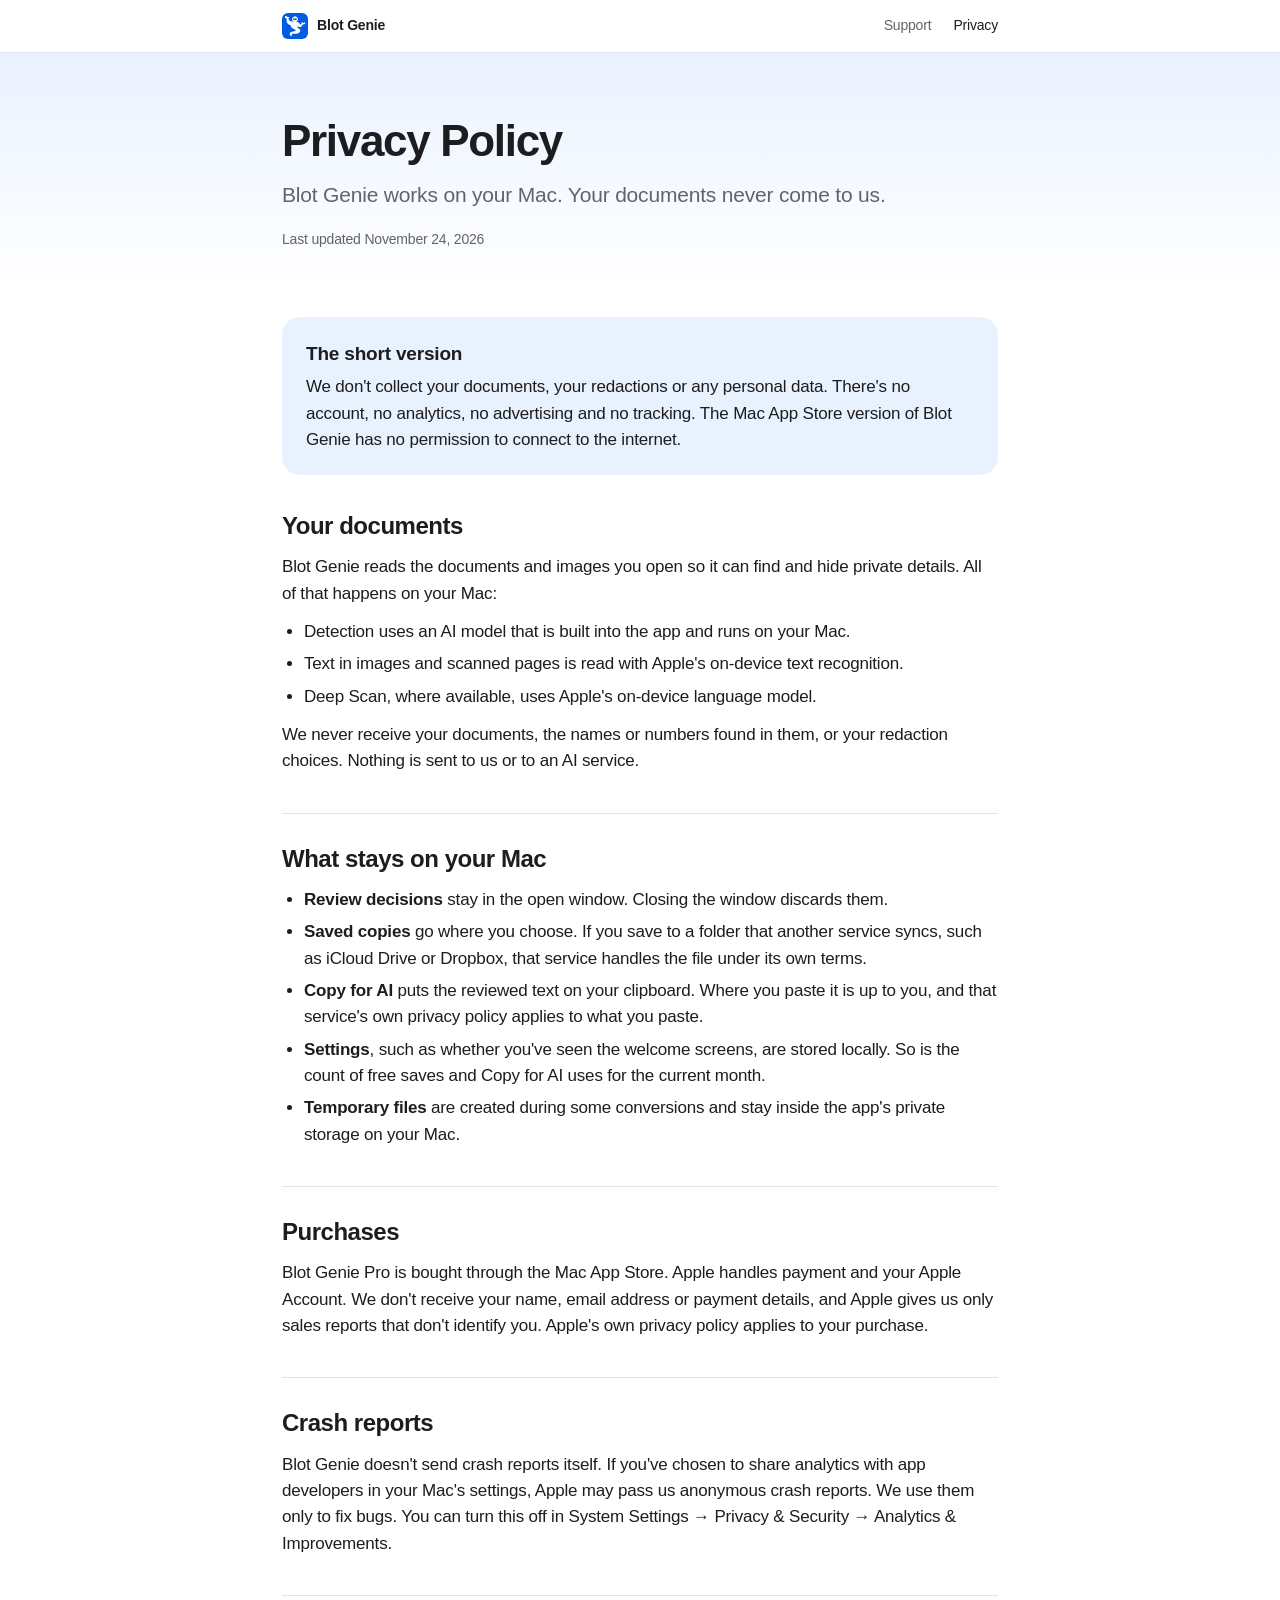
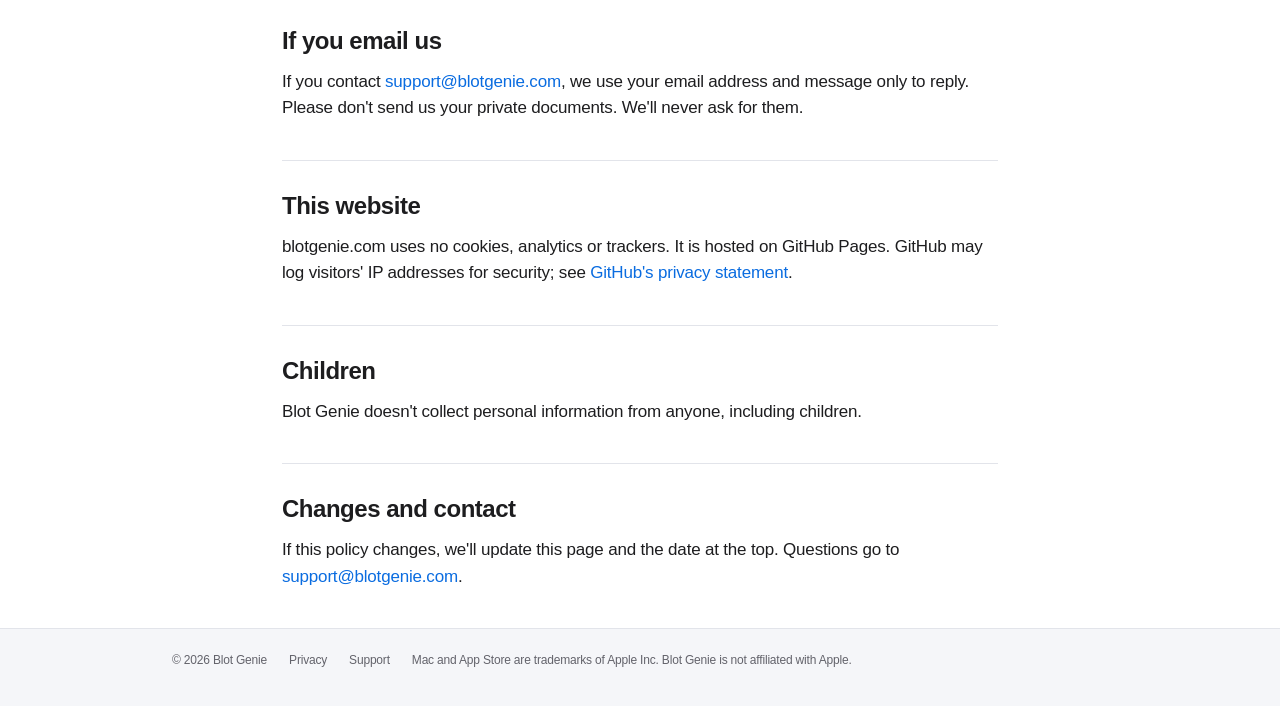
==== privacy.html @ 30093ddf "Add privacy policy and support pages for the App Store listing Co-Authored-By: Claude Opus 5.5 <nore" ====
<!doctype html>
<html lang="en"><head><meta charset="utf-8"><meta name="viewport" content="width=device-width, initial-scale=1">
<title>Privacy Policy · Blot Genie</title><meta name="description" content="Blot Genie works on your Mac. We don't collect your documents or any personal data."><link rel="icon" href="icon.png"><link rel="stylesheet" href="page.css"></head><body><div class="nav"><div class="wrap"><a class="brand" href="/"><img src="icon.png" alt="">Blot Genie</a><a href="/support.html">Support</a><a href="/privacy.html" aria-current="page">Privacy</a></div></div>
<header class="hero"><div class="wrap"><h1>Privacy Policy</h1><p class="lede">Blot Genie works on your Mac. Your documents never come to us.</p><p class="updated">Last updated November 24, 2026</p></div></header>
<main class="wrap">
<div class="card"><strong>The short version</strong>We don't collect your documents, your redactions or any personal data. There's no account, no analytics, no advertising and no tracking. The Mac App Store version of Blot Genie has no permission to connect to the internet.</div>
<section><h2>Your documents</h2>
<p>Blot Genie reads the documents and images you open so it can find and hide private details. All of that happens on your Mac:</p>
<ul><li>Detection uses an AI model that is built into the app and runs on your Mac.</li>
<li>Text in images and scanned pages is read with Apple's on-device text recognition.</li>
<li>Deep Scan, where available, uses Apple's on-device language model.</li></ul>
<p>We never receive your documents, the names or numbers found in them, or your redaction choices. Nothing is sent to us or to an AI service.</p></section>
<section><h2>What stays on your Mac</h2>
<ul><li><b>Review decisions</b> stay in the open window. Closing the window discards them.</li>
<li><b>Saved copies</b> go where you choose. If you save to a folder that another service syncs, such as iCloud Drive or Dropbox, that service handles the file under its own terms.</li>
<li><b>Copy for AI</b> puts the reviewed text on your clipboard. Where you paste it is up to you, and that service's own privacy policy applies to what you paste.</li>
<li><b>Settings</b>, such as whether you've seen the welcome screens, are stored locally. So is the count of free saves and Copy for AI uses for the current month.</li>
<li><b>Temporary files</b> are created during some conversions and stay inside the app's private storage on your Mac.</li></ul></section>
<section><h2>Purchases</h2>
<p>Blot Genie Pro is bought through the Mac App Store. Apple handles payment and your Apple Account. We don't receive your name, email address or payment details, and Apple gives us only sales reports that don't identify you. Apple's own privacy policy applies to your purchase.</p></section>
<section><h2>Crash reports</h2>
<p>Blot Genie doesn't send crash reports itself. If you've chosen to share analytics with app developers in your Mac's settings, Apple may pass us anonymous crash reports. We use them only to fix bugs. You can turn this off in System Settings → Privacy &amp; Security → Analytics &amp; Improvements.</p></section>
<section><h2>If you email us</h2>
<p>If you contact <a href="mailto:support@blotgenie.com">support@blotgenie.com</a>, we use your email address and message only to reply. Please don't send us your private documents. We'll never ask for them.</p></section>
<section><h2>This website</h2>
<p>blotgenie.com uses no cookies, analytics or trackers. It is hosted on GitHub Pages. GitHub may log visitors' IP addresses for security; see <a href="https://docs.github.com/en/site-policy/privacy-policies/github-general-privacy-statement">GitHub's privacy statement</a>.</p></section>
<section><h2>Children</h2>
<p>Blot Genie doesn't collect personal information from anyone, including children.</p></section>
<section><h2>Changes and contact</h2>
<p>If this policy changes, we'll update this page and the date at the top. Questions go to <a href="mailto:support@blotgenie.com">support@blotgenie.com</a>.</p></section>
</main><footer><div class="wrap"><span>© 2026 Blot Genie</span><a href="/privacy.html">Privacy</a><a href="/support.html">Support</a><span>Mac and App Store are trademarks of Apple Inc. Blot Genie is not affiliated with Apple.</span></div></footer></body></html>
---- page.css ----
:root{--bg:#FFFFFF;--wash:#EAF2FF;--alt:#F5F6F9;--ink:#1D1D1F;--muted:#63636B;--line:#E2E4EA;--accent:#0A6CE0;--accent2:#6A5BFF;--tint:#E8F1FE;
--font:-apple-system,BlinkMacSystemFont,"SF Pro Text","Helvetica Neue","Segoe UI",Roboto,Arial,sans-serif;
--display:-apple-system,BlinkMacSystemFont,"SF Pro Display","Helvetica Neue","Segoe UI",Roboto,Arial,sans-serif;color-scheme:light}
@media (prefers-color-scheme:dark){:root{--bg:#000;--wash:#081428;--alt:#0B0C10;--ink:#F5F5F7;--muted:#A3A6AE;--line:#2A2C33;--accent:#4A9BFF;--accent2:#A08CFF;--tint:#12233D;color-scheme:dark}}
*{box-sizing:border-box}
body{margin:0;background:var(--bg);color:var(--ink);font-family:var(--font);font-size:17px;line-height:1.55;letter-spacing:-0.011em;-webkit-font-smoothing:antialiased}
a{color:var(--accent);text-decoration:none}a:hover{text-decoration:underline}
.wrap{max-width:760px;margin:0 auto;padding:0 22px}
.nav{position:sticky;top:0;z-index:10;background:color-mix(in srgb,var(--bg) 72%,transparent);backdrop-filter:saturate(180%) blur(20px);-webkit-backdrop-filter:saturate(180%) blur(20px);border-bottom:1px solid var(--line)}
.nav .wrap{display:flex;align-items:center;height:52px;gap:22px;font-size:14px}
.brand{display:flex;align-items:center;gap:9px;font-weight:600;color:var(--ink);margin-right:auto}
.brand img{width:26px;height:26px;border-radius:6px}
.nav a:not(.brand){color:var(--muted)}.nav a[aria-current]{color:var(--ink)}
header.hero{background:linear-gradient(180deg,var(--wash),var(--bg));padding:64px 0 28px}
h1,h2{font-family:var(--display);margin:0;text-wrap:balance}
h1{font-size:44px;line-height:1.08;letter-spacing:-0.03em}
.lede{font-size:21px;color:var(--muted);margin:14px 0 0}
.updated{font-size:14px;color:var(--muted);margin-top:18px}
main{padding:8px 0 64px}
section{padding:26px 0;border-bottom:1px solid var(--line)}section:last-child{border:0}
h2{font-size:24px;letter-spacing:-0.02em;margin-bottom:10px}
p{margin:0 0 12px}ul{margin:0 0 12px;padding-left:22px}li{margin:6px 0}
.card{background:var(--tint);border-radius:18px;padding:22px 24px;margin:26px 0 6px}
.card strong{display:block;font-size:19px;margin-bottom:6px}
details{border-bottom:1px solid var(--line);padding:16px 0}details:last-of-type{border:0}
summary{cursor:pointer;font-weight:600;font-size:18px;list-style:none}summary::-webkit-details-marker{display:none}
summary::after{content:"+";float:right;color:var(--muted);font-weight:400}details[open] summary::after{content:"–"}
details p,details ul{margin-top:10px;color:var(--ink)}
.btn{display:inline-block;background:linear-gradient(135deg,var(--accent),var(--accent2));color:#fff;padding:11px 20px;border-radius:999px;font-weight:600}
.btn:hover{text-decoration:none;opacity:.92}
footer{background:var(--alt);padding:22px 0 36px;font-size:12px;color:var(--muted);border-top:1px solid var(--line)}
footer .wrap{display:flex;flex-wrap:wrap;gap:8px 22px;max-width:980px}footer a{color:var(--muted)}
@media (max-width:600px){h1{font-size:34px}.lede{font-size:18px}header.hero{padding:44px 0 20px}}
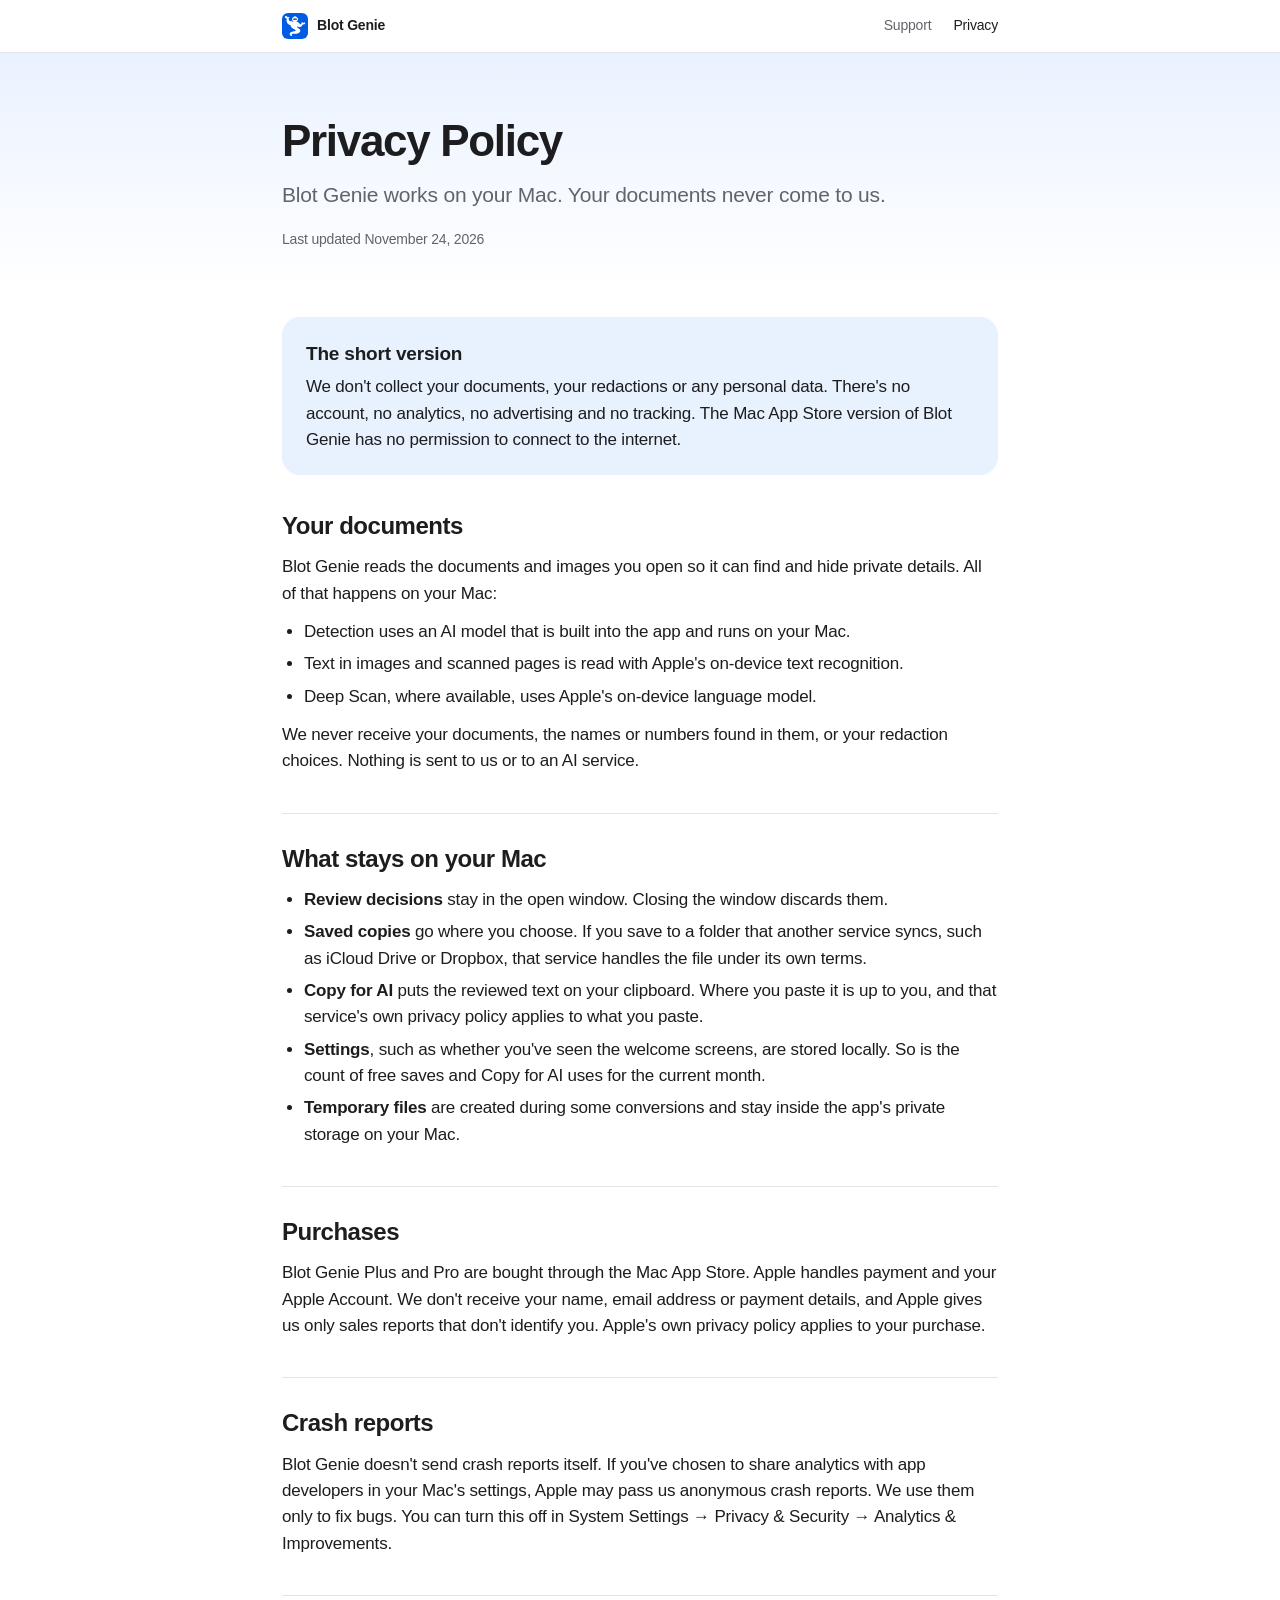
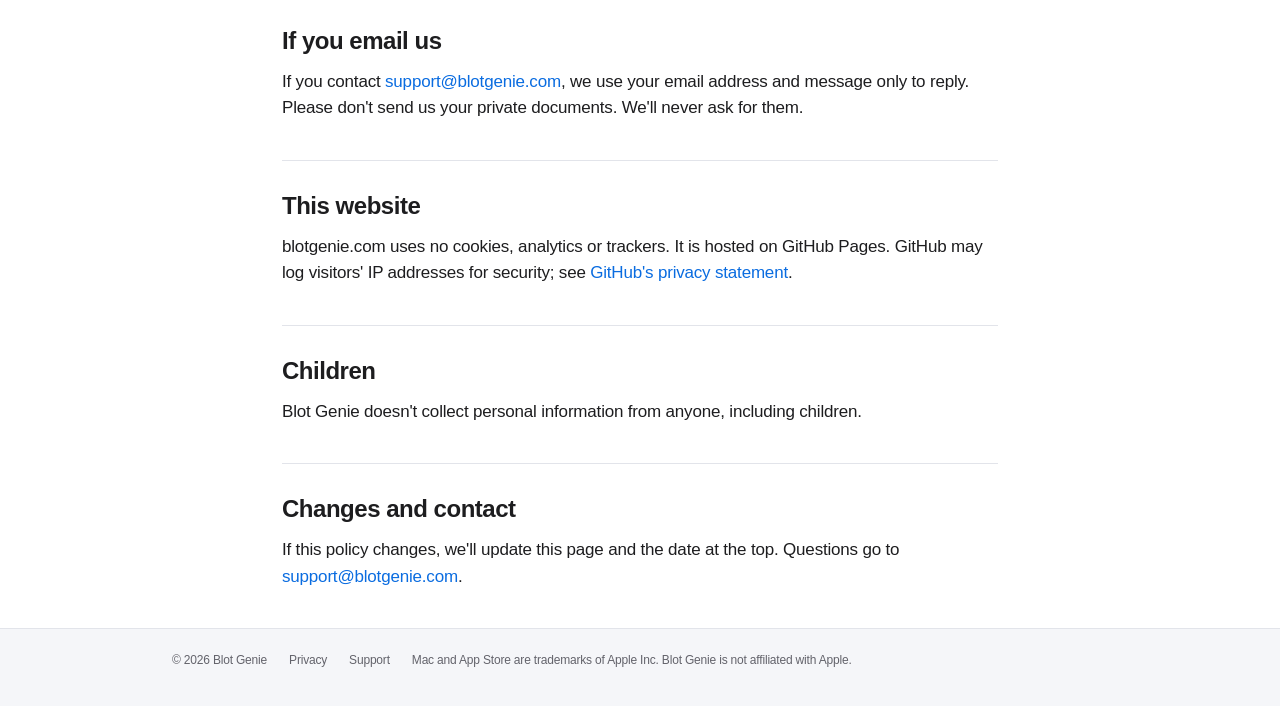
==== commit bc824eae: "Show Free, Plus and Pro plans Co-Authored-By: Claude Opus 5.5 <noreply@anthropic.com> Claude-Session" ====
--- a/privacy.html
+++ b/privacy.html
@@ -17,7 +17,7 @@
 <li><b>Settings</b>, such as whether you've seen the welcome screens, are stored locally. So is the count of free saves and Copy for AI uses for the current month.</li>
 <li><b>Temporary files</b> are created during some conversions and stay inside the app's private storage on your Mac.</li></ul></section>
 <section><h2>Purchases</h2>
-<p>Blot Genie Pro is bought through the Mac App Store. Apple handles payment and your Apple Account. We don't receive your name, email address or payment details, and Apple gives us only sales reports that don't identify you. Apple's own privacy policy applies to your purchase.</p></section>
+<p>Blot Genie Plus and Pro are bought through the Mac App Store. Apple handles payment and your Apple Account. We don't receive your name, email address or payment details, and Apple gives us only sales reports that don't identify you. Apple's own privacy policy applies to your purchase.</p></section>
 <section><h2>Crash reports</h2>
 <p>Blot Genie doesn't send crash reports itself. If you've chosen to share analytics with app developers in your Mac's settings, Apple may pass us anonymous crash reports. We use them only to fix bugs. You can turn this off in System Settings → Privacy &amp; Security → Analytics &amp; Improvements.</p></section>
 <section><h2>If you email us</h2>
